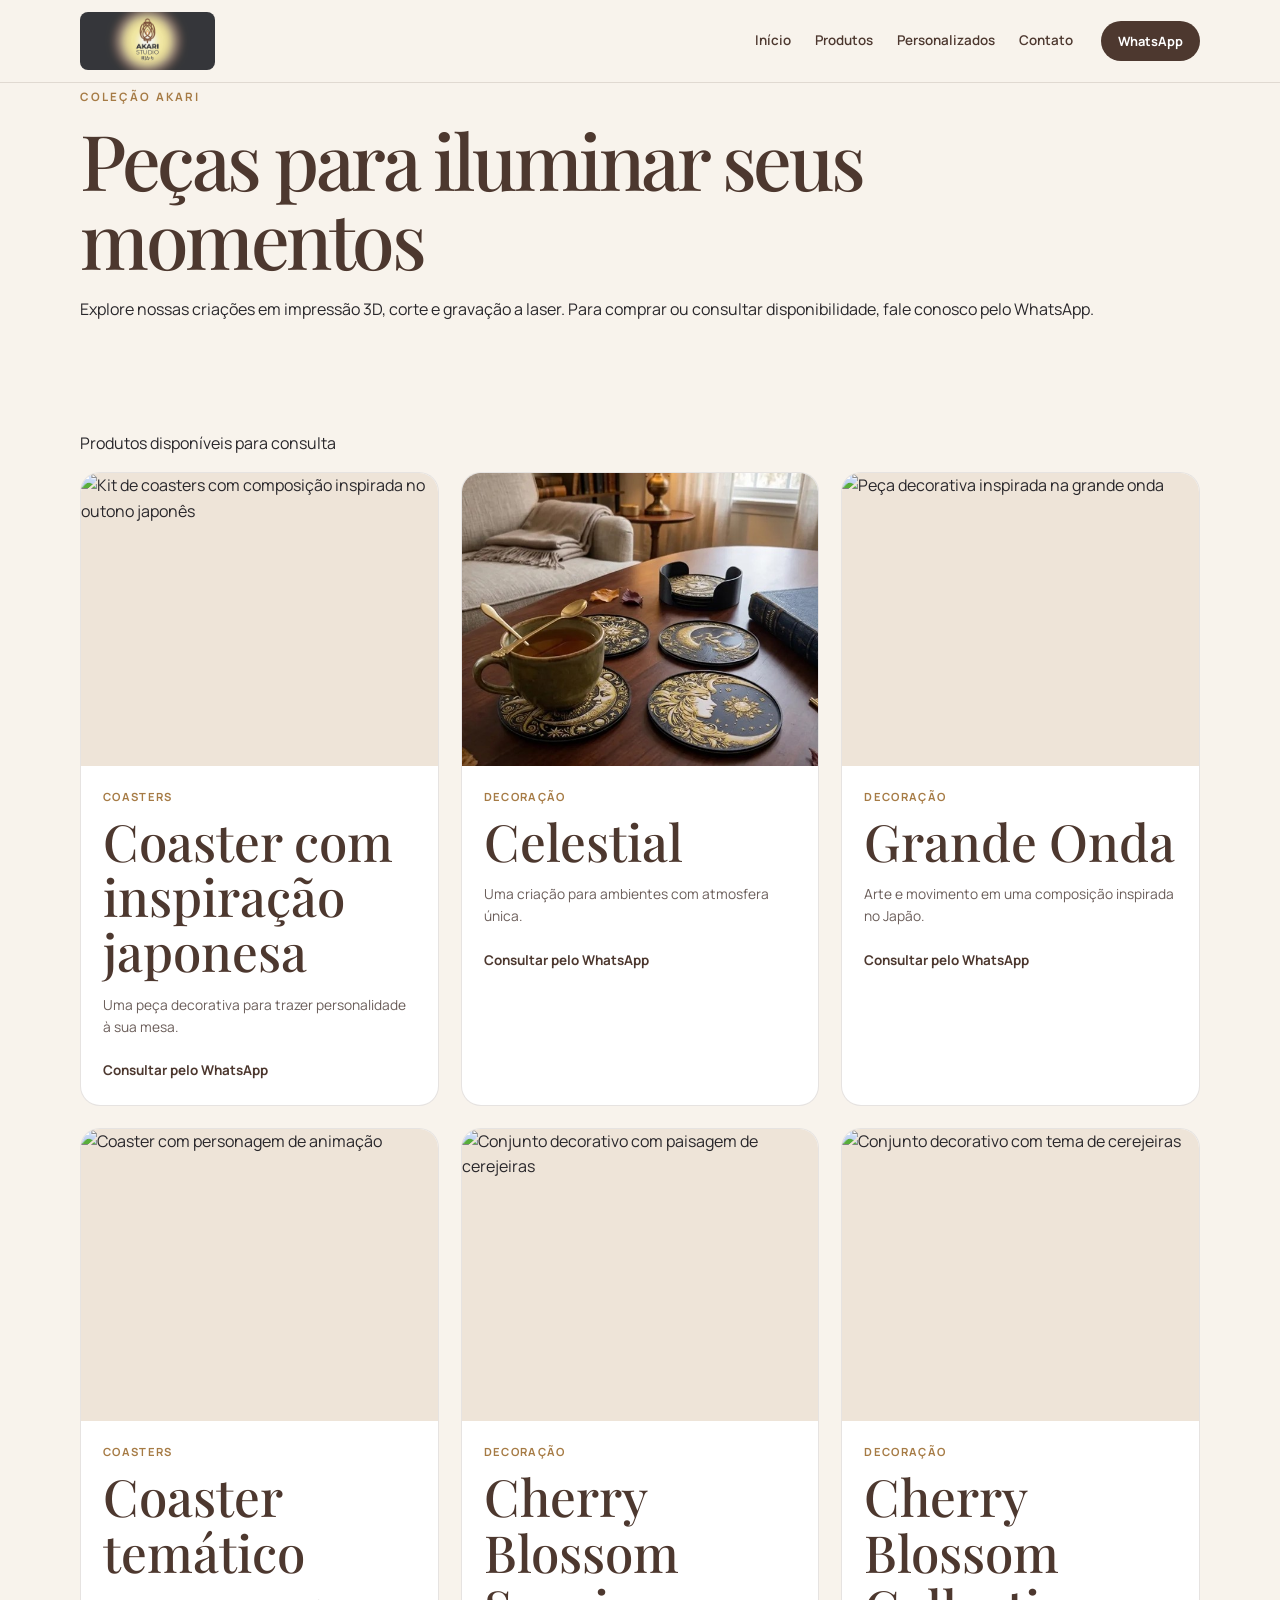
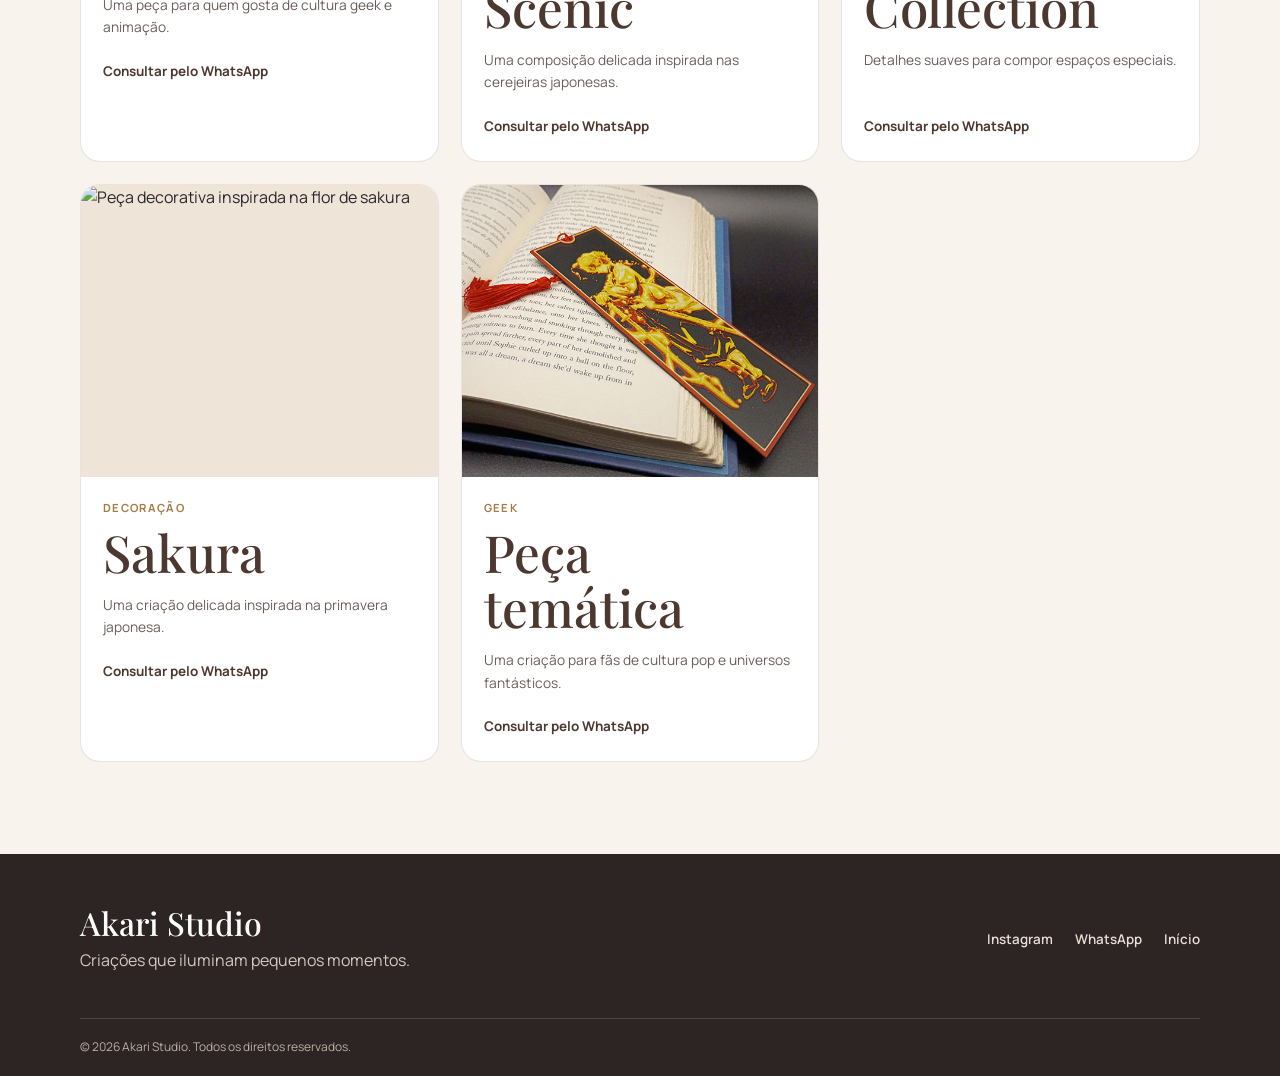
==== public/produtos.html @ 1013e0d3 "Organiza site na pasta public e configura publicação" ====
<!DOCTYPE html>
<html lang="pt-BR">
<head>
  <meta charset="UTF-8">
  <meta name="viewport" content="width=device-width, initial-scale=1.0">

  <title>Produtos | Akari Studio</title>

  <meta
    name="description"
    content="Confira os produtos da Akari Studio: coasters, decoração, peças geek e criações personalizadas em 3D e laser."
  >

  <link rel="stylesheet" href="css/style.css">
</head>

<body>
  <header class="site-header">
    <div class="container header-content">
      <a
        class="brand"
        href="index.html"
        aria-label="Voltar para a página inicial da Akari Studio"
      >
        <img
          src="assets/logo/Akari_Logo.jpg"
          alt="Akari Studio"
        >
      </a>

      <nav class="main-nav" aria-label="Navegação principal">
        <a href="index.html">Início</a>
        <a href="produtos.html">Produtos</a>
        <a href="index.html#personalizados">Personalizados</a>
        <a href="index.html#contato">Contato</a>
      </nav>

      <a
        class="header-whatsapp"
        href="https://wa.me/551151941220"
        target="_blank"
        rel="noopener noreferrer"
      >
        WhatsApp
      </a>
    </div>
  </header>

  <main>
    <section class="page-intro">
      <div class="container">
        <span class="eyebrow">Coleção Akari</span>

        <h1>Peças para iluminar seus momentos</h1>

        <p>
          Explore nossas criações em impressão 3D, corte e gravação a laser.
          Para comprar ou consultar disponibilidade, fale conosco pelo WhatsApp.
        </p>
      </div>
    </section>

    <section class="section products-page">
      <div class="container">
        <div class="catalog-toolbar">
          <p>
            Produtos disponíveis para consulta
          </p>
        </div>

        <div class="product-grid product-grid-page">
          <article class="product-card">
            <div class="product-image">
              <img
                src="assets/produtos/Autumn_Japanese_Coaster_Mosaic.png"
                alt="Kit de coasters com composição inspirada no outono japonês"
                loading="lazy"
              >
            </div>

            <div class="product-info">
              <span class="product-category">Coasters</span>
              <h2>Coaster com inspiração japonesa</h2>
              <p>
                Uma peça decorativa para trazer personalidade à sua mesa.
              </p>

              <a
                class="product-link"
                href="https://wa.me/551151941220?text=Olá!%20Gostaria%20de%20consultar%20o%20coaster%20com%20inspiração%20japonesa%20da%20Akari%20Studio."
                target="_blank"
                rel="noopener noreferrer"
              >
                Consultar pelo WhatsApp
              </a>
            </div>
          </article>

          <article class="product-card">
            <div class="product-image">
              <img
                src="assets/produtos/celestial1.jpg"
                alt="Peça decorativa da coleção Celestial"
                loading="lazy"
              >
            </div>

            <div class="product-info">
              <span class="product-category">Decoração</span>
              <h2>Celestial</h2>
              <p>
                Uma criação para ambientes com atmosfera única.
              </p>

              <a
                class="product-link"
                href="https://wa.me/551151941220?text=Olá!%20Gostaria%20de%20consultar%20a%20peça%20Celestial%20da%20Akari%20Studio."
                target="_blank"
                rel="noopener noreferrer"
              >
                Consultar pelo WhatsApp
              </a>
            </div>
          </article>

          <article class="product-card">
            <div class="product-image">
              <img
                src="assets/produtos/grande_onda_mosaico1.png"
                alt="Peça decorativa inspirada na grande onda"
                loading="lazy"
              >
            </div>

            <div class="product-info">
              <span class="product-category">Decoração</span>
              <h2>Grande Onda</h2>
              <p>
                Arte e movimento em uma composição inspirada no Japão.
              </p>

              <a
                class="product-link"
                href="https://wa.me/551151941220?text=Olá!%20Gostaria%20de%20consultar%20a%20peça%20Grande%20Onda%20da%20Akari%20Studio."
                target="_blank"
                rel="noopener noreferrer"
              >
                Consultar pelo WhatsApp
              </a>
            </div>
          </article>

          <article class="product-card">
            <div class="product-image">
              <img
                src="assets/produtos/Totoro_coaster_2.png"
                alt="Coaster com personagem de animação"
                loading="lazy"
              >
            </div>

            <div class="product-info">
              <span class="product-category">Coasters</span>
              <h2>Coaster temático</h2>
              <p>
                Uma peça para quem gosta de cultura geek e animação.
              </p>

              <a
                class="product-link"
                href="https://wa.me/551151941220?text=Olá!%20Gostaria%20de%20consultar%20o%20coaster%20temático%20da%20Akari%20Studio."
                target="_blank"
                rel="noopener noreferrer"
              >
                Consultar pelo WhatsApp
              </a>
            </div>
          </article>

          <article class="product-card">
            <div class="product-image">
              <img
                src="assets/produtos/Cherry_Blossom_Scenic_Set6.jpg"
                alt="Conjunto decorativo com paisagem de cerejeiras"
                loading="lazy"
              >
            </div>

            <div class="product-info">
              <span class="product-category">Decoração</span>
              <h2>Cherry Blossom Scenic</h2>
              <p>
                Uma composição delicada inspirada nas cerejeiras japonesas.
              </p>

              <a
                class="product-link"
                href="https://wa.me/551151941220?text=Olá!%20Gostaria%20de%20consultar%20a%20peça%20Cherry%20Blossom%20Scenic%20da%20Akari%20Studio."
                target="_blank"
                rel="noopener noreferrer"
              >
                Consultar pelo WhatsApp
              </a>
            </div>
          </article>

          <article class="product-card">
            <div class="product-image">
              <img
                src="assets/produtos/Cherry_Blossom_Scenic_Set10.jpg"
                alt="Conjunto decorativo com tema de cerejeiras"
                loading="lazy"
              >
            </div>

            <div class="product-info">
              <span class="product-category">Decoração</span>
              <h2>Cherry Blossom Collection</h2>
              <p>
                Detalhes suaves para compor espaços especiais.
              </p>

              <a
                class="product-link"
                href="https://wa.me/551151941220?text=Olá!%20Gostaria%20de%20consultar%20a%20Cherry%20Blossom%20Collection%20da%20Akari%20Studio."
                target="_blank"
                rel="noopener noreferrer"
              >
                Consultar pelo WhatsApp
              </a>
            </div>
          </article>

          <article class="product-card">
            <div class="product-image">
              <img
                src="assets/produtos/Sakura2j.jpg"
                alt="Peça decorativa inspirada na flor de sakura"
                loading="lazy"
              >
            </div>

            <div class="product-info">
              <span class="product-category">Decoração</span>
              <h2>Sakura</h2>
              <p>
                Uma criação delicada inspirada na primavera japonesa.
              </p>

              <a
                class="product-link"
                href="https://wa.me/551151941220?text=Olá!%20Gostaria%20de%20consultar%20a%20peça%20Sakura%20da%20Akari%20Studio."
                target="_blank"
                rel="noopener noreferrer"
              >
                Consultar pelo WhatsApp
              </a>
            </div>
          </article>

          <article class="product-card">
            <div class="product-image">
              <img
                src="assets/produtos/zenitsu1.jpg"
                alt="Produto geek inspirado em anime"
                loading="lazy"
              >
            </div>

            <div class="product-info">
              <span class="product-category">Geek</span>
              <h2>Peça temática</h2>
              <p>
                Uma criação para fãs de cultura pop e universos fantásticos.
              </p>

              <a
                class="product-link"
                href="https://wa.me/551151941220?text=Olá!%20Gostaria%20de%20consultar%20a%20peça%20temática%20da%20Akari%20Studio."
                target="_blank"
                rel="noopener noreferrer"
              >
                Consultar pelo WhatsApp
              </a>
            </div>
          </article>
        </div>
      </div>
    </section>
  </main>

  <footer class="site-footer" id="contato">
    <div class="container footer-content">
      <div>
        <h2>Akari Studio</h2>
        <p>
          Criações que iluminam pequenos momentos.
        </p>
      </div>

      <div class="footer-links">
        <a
          href="https://www.instagram.com/akaristudio.br/"
          target="_blank"
          rel="noopener noreferrer"
        >
          Instagram
        </a>

        <a
          href="https://wa.me/551151941220"
          target="_blank"
          rel="noopener noreferrer"
        >
          WhatsApp
        </a>

        <a href="index.html">
          Início
        </a>
      </div>
    </div>

    <div class="container footer-bottom">
      <p>© 2026 Akari Studio. Todos os direitos reservados.</p>
    </div>
  </footer>
</body>
</html>
---- public/css/style.css ----
@import url('https://fonts.googleapis.com/css2?family=Manrope:wght@400;500;600;700&family=Playfair+Display:wght@500;600&display=swap');

:root {
  --cream: #f8f3ec;
  --cream-dark: #eee4d8;
  --pink: #e8b8c5;
  --lavender: #ddd7eb;
  --green: #d2dfd2;
  --gold: #d5b46c;
  --brown: #4d382f;
  --graphite: #29272b;
  --white: #ffffff;
  --border: rgba(77, 56, 47, 0.14);
  --shadow: 0 16px 40px rgba(77, 56, 47, 0.09);
}

* {
  box-sizing: border-box;
}

html {
  scroll-behavior: smooth;
}

body {
  margin: 0;
  color: var(--graphite);
  background: var(--cream);
  font-family: "Manrope", Arial, sans-serif;
  line-height: 1.6;
}

img {
  display: block;
  max-width: 100%;
}

a {
  color: inherit;
}

.container {
  width: min(1120px, calc(100% - 40px));
  margin: 0 auto;
}

.site-header {
  position: sticky;
  top: 0;
  z-index: 10;
  border-bottom: 1px solid var(--border);
  background: rgba(248, 243, 236, 0.94);
  backdrop-filter: blur(12px);
}

.header-content {
  display: flex;
  min-height: 82px;
  align-items: center;
  justify-content: space-between;
  gap: 28px;
}

.brand {
  display: inline-flex;
  width: 135px;
  overflow: hidden;
  border-radius: 8px;
  text-decoration: none;
}

.brand img {
  width: 100%;
  height: 58px;
  object-fit: cover;
}

.main-nav {
  display: flex;
  align-items: center;
  gap: 24px;
  margin-left: auto;
}

.main-nav a,
.footer-links a {
  color: var(--brown);
  font-size: 0.84rem;
  font-weight: 600;
  text-decoration: none;
}

.main-nav a:hover,
.footer-links a:hover,
.text-link:hover,
.product-link:hover {
  color: #9b6c3a;
}

.header-whatsapp {
  padding: 10px 17px;
  border-radius: 999px;
  background: var(--brown);
  color: var(--white);
  font-size: 0.8rem;
  font-weight: 700;
  text-decoration: none;
}

.hero {
  padding: 70px 0;
  background:
    radial-gradient(circle at 82% 35%, rgba(213, 180, 108, 0.28), transparent 27%),
    var(--cream);
}

.hero-content {
  display: grid;
  grid-template-columns: 0.9fr 1.1fr;
  align-items: center;
  gap: 58px;
}

.hero-text {
  max-width: 500px;
}

.eyebrow {
  display: inline-block;
  margin-bottom: 14px;
  color: #a67b45;
  font-size: 0.72rem;
  font-weight: 700;
  letter-spacing: 0.18em;
  text-transform: uppercase;
}

h1,
h2,
h3,
p {
  margin-top: 0;
}

h1,
h2 {
  color: var(--brown);
  font-family: "Playfair Display", Georgia, serif;
  font-weight: 500;
}

h1 {
  margin-bottom: 20px;
  font-size: clamp(2.8rem, 6vw, 5.6rem);
  line-height: 1.02;
  letter-spacing: -0.045em;
}

h2 {
  margin-bottom: 14px;
  font-size: clamp(2rem, 4vw, 3.3rem);
  line-height: 1.08;
}

h3 {
  color: var(--brown);
  font-size: 1.05rem;
}

.hero-text > p {
  max-width: 460px;
  margin-bottom: 30px;
  color: #6a5d59;
  font-size: 1.04rem;
}

.hero-actions {
  display: flex;
  flex-wrap: wrap;
  gap: 12px;
}

.button {
  display: inline-flex;
  min-height: 48px;
  align-items: center;
  justify-content: center;
  padding: 12px 22px;
  border: 1px solid transparent;
  border-radius: 999px;
  font-size: 0.84rem;
  font-weight: 700;
  text-decoration: none;
  transition: 0.2s ease;
}

.button:hover {
  transform: translateY(-2px);
}

.button-primary {
  background: var(--brown);
  box-shadow: var(--shadow);
  color: var(--white);
}

.button-primary:hover {
  background: #392820;
}

.button-secondary {
  border-color: var(--border);
  color: var(--brown);
}

.button-secondary:hover {
  background: var(--white);
}

.hero-image {
  min-height: 430px;
  overflow: hidden;
  border-radius: 28px;
  background: var(--cream-dark);
  box-shadow: var(--shadow);
}

.hero-image img {
  width: 100%;
  height: 430px;
  object-fit: cover;
}

.section {
  padding: 92px 0;
}

.section-soft {
  background: #f1e9e0;
}

.section-heading {
  max-width: 560px;
  margin-bottom: 38px;
}

.section-heading p {
  color: #6a5d59;
}

.section-heading-row {
  display: flex;
  align-items: end;
  justify-content: space-between;
  gap: 20px;
  max-width: none;
}

.text-link,
.product-link {
  color: var(--brown);
  font-size: 0.84rem;
  font-weight: 700;
  text-decoration: none;
}

.category-grid {
  display: grid;
  grid-template-columns: repeat(4, 1fr);
  gap: 16px;
}

.category-card {
  min-height: 215px;
  padding: 25px;
  border-radius: 20px;
  text-decoration: none;
  transition: transform 0.2s ease;
}

.category-card:hover {
  transform: translateY(-5px);
}

.category-card-pink {
  background: var(--pink);
}

.category-card-lavender {
  background: var(--lavender);
}

.category-card-green {
  background: var(--green);
}

.category-card-gold {
  background: #ead9b0;
}

.category-symbol {
  display: block;
  margin-bottom: 28px;
  color: var(--brown);
  font-family: Georgia, serif;
  font-size: 2rem;
}

.category-card h3 {
  margin-bottom: 8px;
}

.category-card p {
  margin-bottom: 0;
  color: #665652;
  font-size: 0.84rem;
}

.product-grid {
  display: grid;
  grid-template-columns: repeat(3, 1fr);
  gap: 22px;
}

.product-card {
  overflow: hidden;
  border: 1px solid var(--border);
  border-radius: 20px;
  background: var(--white);
}

.product-image {
  aspect-ratio: 1 / 0.82;
  overflow: hidden;
  background: var(--cream-dark);
}

.product-image img {
  width: 100%;
  height: 100%;
  object-fit: cover;
  transition: transform 0.35s ease;
}

.product-card:hover .product-image img {
  transform: scale(1.04);
}

.product-info {
  padding: 22px;
}

.product-category {
  display: block;
  margin-bottom: 8px;
  color: #a67b45;
  font-size: 0.7rem;
  font-weight: 700;
  letter-spacing: 0.12em;
  text-transform: uppercase;
}

.product-info h3 {
  margin-bottom: 8px;
}

.product-info p {
  min-height: 50px;
  color: #6a5d59;
  font-size: 0.86rem;
}

.custom-section {
  padding: 80px 0;
  background: var(--brown);
  color: var(--white);
}

.custom-content {
  display: flex;
  align-items: center;
  justify-content: space-between;
  gap: 32px;
}

.custom-section h2 {
  color: var(--white);
}

.custom-section p {
  max-width: 580px;
  margin-bottom: 0;
  color: #eaded5;
}

.custom-section .eyebrow {
  color: #e2bd78;
}

.button-light {
  flex-shrink: 0;
  background: var(--white);
  color: var(--brown);
}

.button-light:hover {
  background: var(--cream);
}

.site-footer {
  padding: 52px 0 20px;
  background: #2c2523;
  color: var(--white);
}

.footer-content {
  display: flex;
  justify-content: space-between;
  gap: 30px;
}

.footer-content h2 {
  margin-bottom: 8px;
  color: var(--white);
  font-size: 2rem;
}

.footer-content p {
  margin-bottom: 0;
  color: #d6c8c2;
}

.footer-links {
  display: flex;
  align-items: center;
  gap: 22px;
}

.footer-links a {
  color: #eaded5;
}

.footer-bottom {
  margin-top: 44px;
  padding-top: 18px;
  border-top: 1px solid rgba(255, 255, 255, 0.15);
}

.footer-bottom p {
  margin-bottom: 0;
  color: #bcaea8;
  font-size: 0.75rem;
}

@media (max-width: 800px) {
  .main-nav {
    display: none;
  }

  .hero {
    padding: 45px 0 60px;
  }

  .hero-content {
    grid-template-columns: 1fr;
    gap: 34px;
  }

  .hero-text {
    max-width: none;
  }

  h1 {
    font-size: 3.5rem;
  }

  .hero-image,
  .hero-image img {
    min-height: 300px;
    height: 300px;
  }

  .category-grid {
    grid-template-columns: repeat(2, 1fr);
  }

  .product-grid {
    grid-template-columns: 1fr;
  }

  .custom-content,
  .footer-content {
    align-items: flex-start;
    flex-direction: column;
  }

  .footer-links {
    flex-direction: column;
    align-items: flex-start;
  }
}

@media (max-width: 480px) {
  .container {
    width: min(100% - 28px, 1120px);
  }

  .header-content {
    min-height: 70px;
  }

  .brand {
    width: 115px;
  }

  .brand img {
    height: 50px;
  }

  .header-whatsapp {
    padding: 9px 12px;
    font-size: 0.72rem;
  }

  h1 {
    font-size: 3rem;
  }

  .hero-actions,
  .hero-actions .button {
    width: 100%;
  }

  .section {
    padding: 65px 0;
  }

  .section-heading-row {
    display: block;
  }

  .section-heading-row .text-link {
    display: inline-block;
    margin-top: 5px;
  }

  .category-grid {
    grid-template-columns: 1fr;
  }

  .custom-section {
    padding: 60px 0;
  }

  .custom-section .button {
    width: 100%;
  }
}
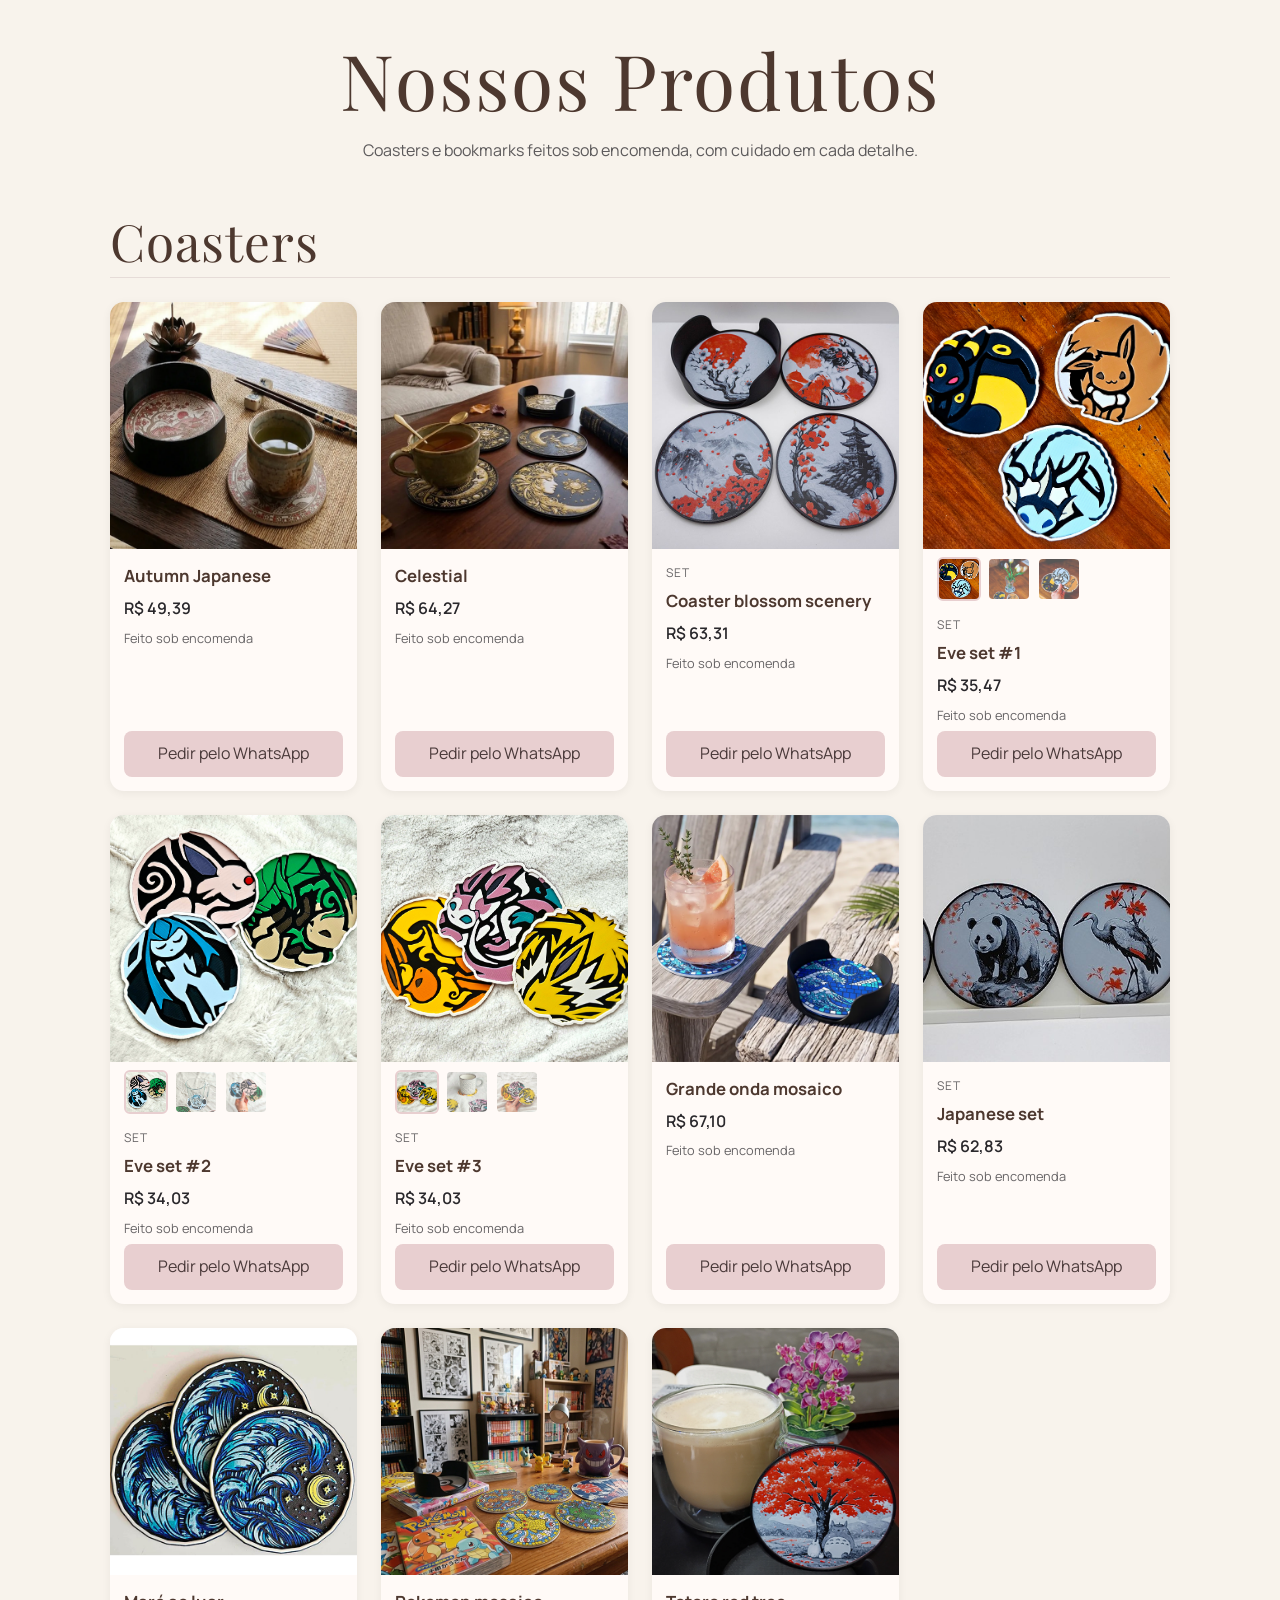
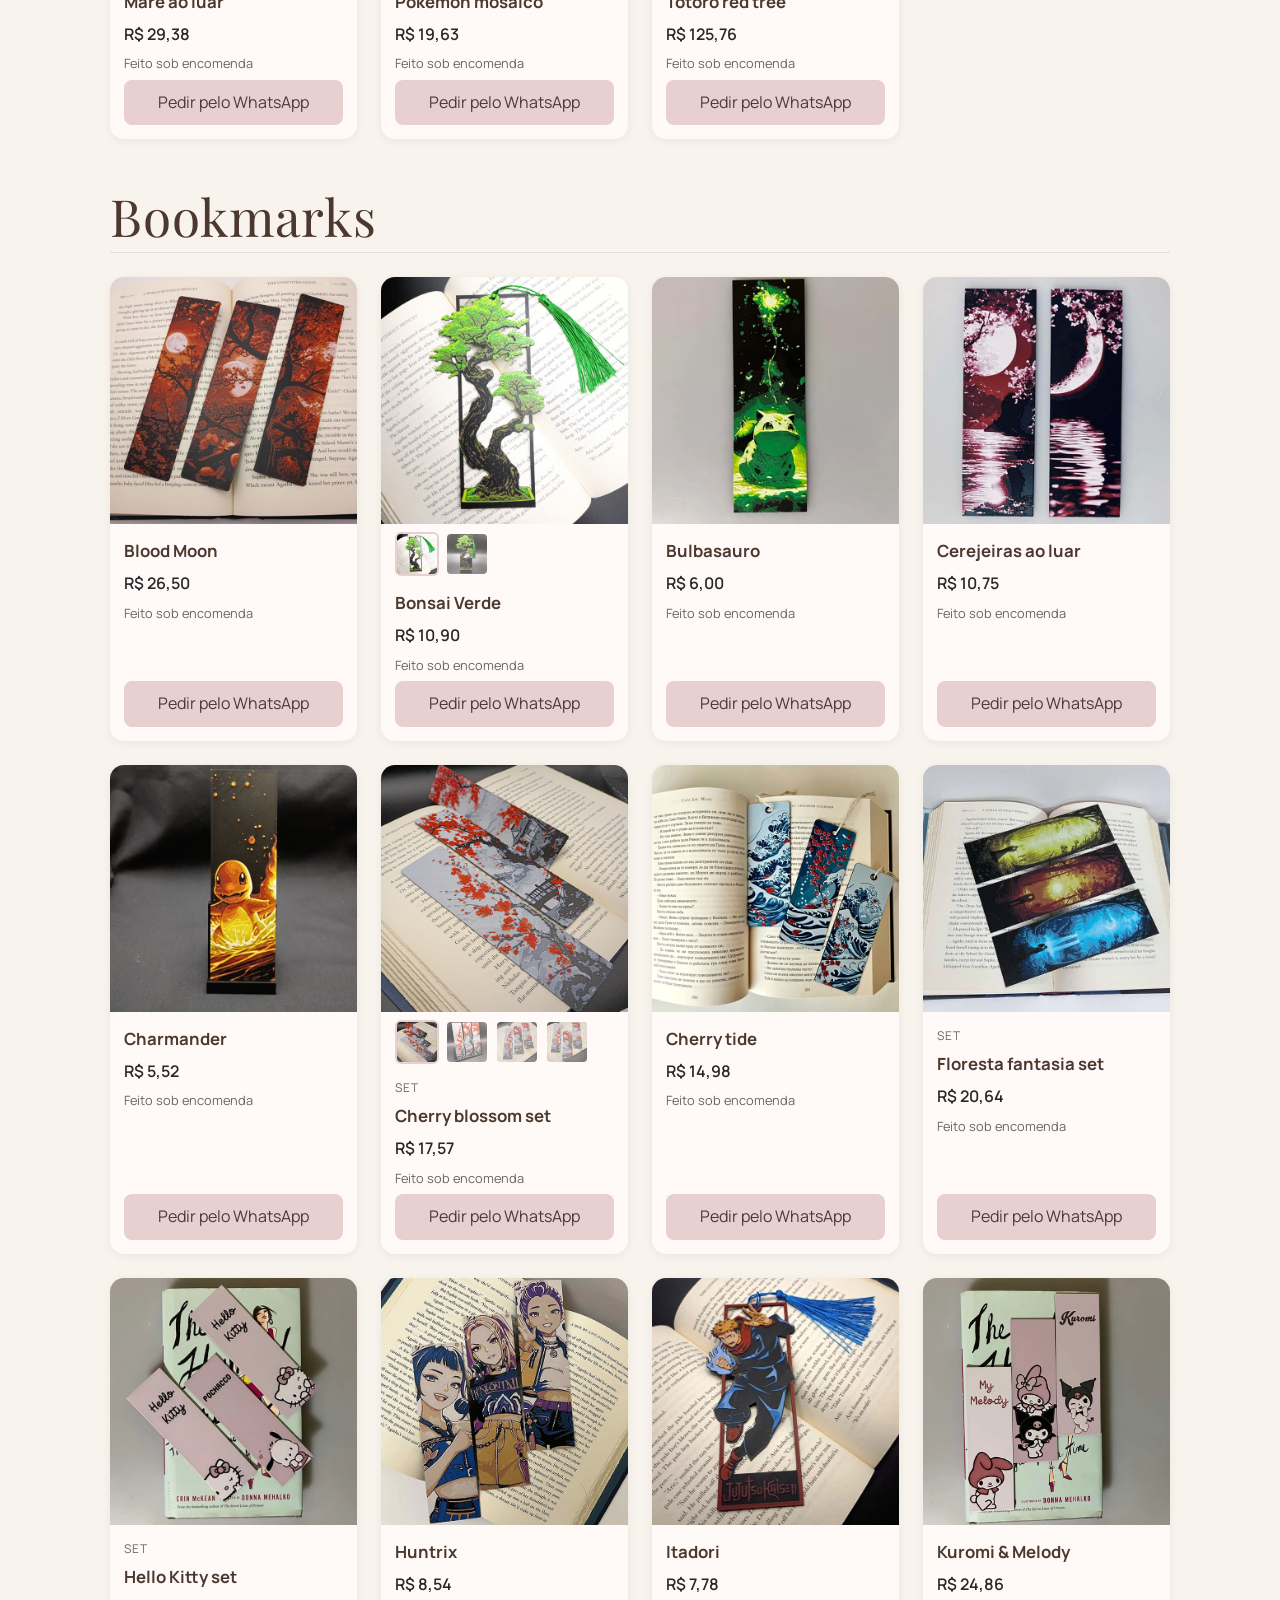
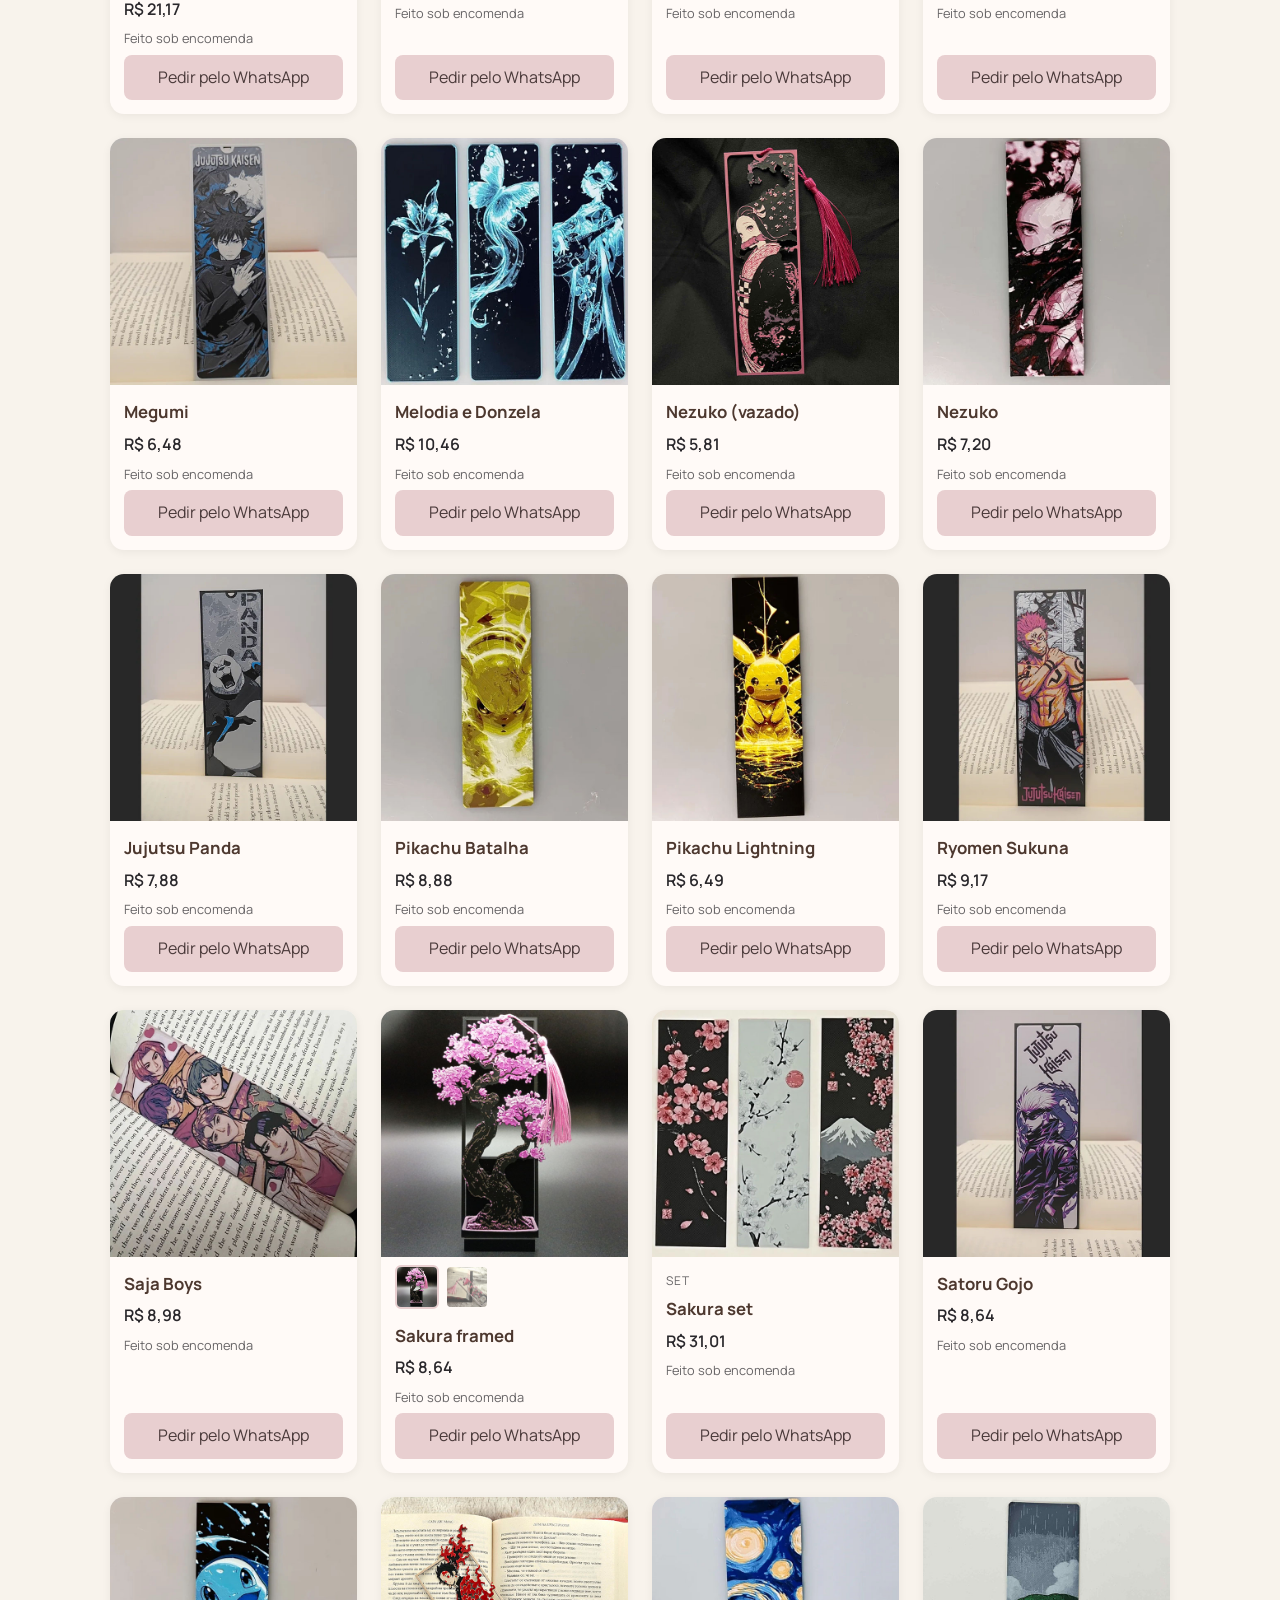
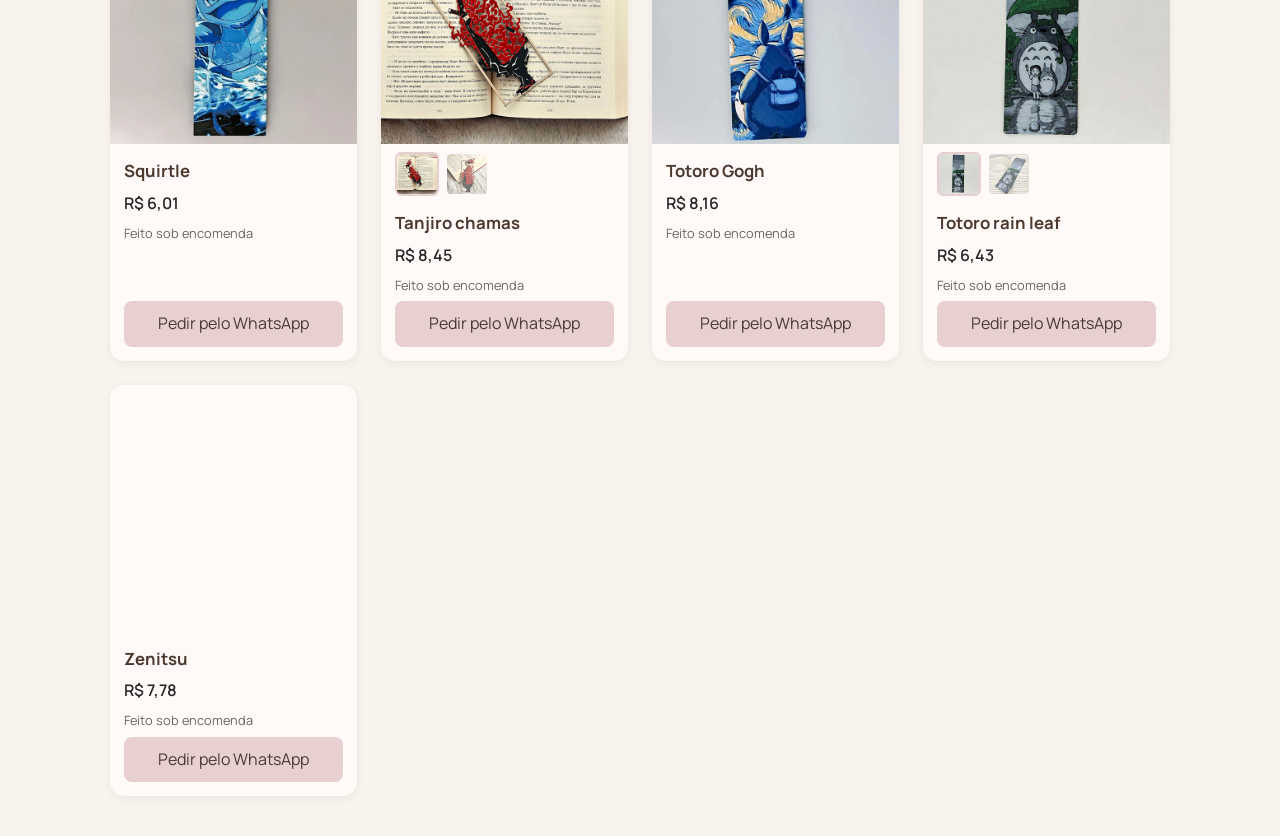
==== commit 42d6e636: "Galerias de fotos" ====
--- a/public/produtos.html
+++ b/public/produtos.html
@@ -3,327 +3,126 @@
 <head>
   <meta charset="UTF-8">
   <meta name="viewport" content="width=device-width, initial-scale=1.0">
+  <title>Produtos | Akari Studio</title>
+  <link rel="stylesheet" href="css/style.css">
+  <style>
+    .catalogo { max-width: 1100px; margin: 0 auto; padding: 40px 20px; }
+    .catalogo h1 { text-align: center; font-weight: 300; letter-spacing: 2px; }
+    .catalogo .intro { text-align: center; opacity: .75; margin-bottom: 30px; }
+    .catalogo h2 { margin-top: 50px; font-weight: 300; letter-spacing: 1px; border-bottom: 1px solid #e6dcd8; padding-bottom: 8px; }
+    .grade { display: grid; grid-template-columns: repeat(auto-fill, minmax(230px, 1fr)); gap: 24px; margin-top: 24px; }
+    .card { background: #fffaf7; border-radius: 14px; overflow: hidden; box-shadow: 0 2px 10px rgba(0,0,0,.06); display: flex; flex-direction: column; }
+    .card img.capa { width: 100%; aspect-ratio: 1 / 1; object-fit: cover; display: block; }
+    .miniaturas { display: flex; gap: 6px; padding: 8px 14px 0; }
+    .miniaturas img { width: 44px; height: 44px; object-fit: cover; border-radius: 6px; cursor: pointer; opacity: .65; border: 2px solid transparent; }
+    .miniaturas img.ativa, .miniaturas img:hover { opacity: 1; border-color: #e8cfd0; }
+    .card .info { padding: 14px; display: flex; flex-direction: column; gap: 6px; flex: 1; }
+    .card .nome { font-size: 1.05rem; margin: 0; }
+    .card .etiqueta { font-size: .75rem; opacity: .7; text-transform: uppercase; letter-spacing: 1px; }
+    .card .preco { font-weight: 600; }
+    .card .encomenda { font-size: .8rem; opacity: .7; }
+    .card a.pedir { margin-top: auto; text-align: center; padding: 10px; border-radius: 8px; background: #e8cfd0; color: #4a3a3a; text-decoration: none; }
+    .card a.pedir:hover { background: #dfbcbd; }
+  </style>
+</head>
+<body>
+  <main class="catalogo">
+    <h1>Nossos Produtos</h1>
+    <p class="intro">Coasters e bookmarks feitos sob encomenda, com cuidado em cada detalhe.</p>
 
-  <title>Produtos | Akari Studio</title>
+    <h2>Coasters</h2>
+    <div class="grade" id="grade-coasters"></div>
 
-  <meta
-    name="description"
-    content="Confira os produtos da Akari Studio: coasters, decoração, peças geek e criações personalizadas em 3D e laser."
-  >
-
-  <link rel="stylesheet" href="css/style.css">
-</head>
-
-<body>
-  <header class="site-header">
-    <div class="container header-content">
-      <a
-        class="brand"
-        href="index.html"
-        aria-label="Voltar para a página inicial da Akari Studio"
-      >
-        <img
-          src="assets/logo/Akari_Logo.jpg"
-          alt="Akari Studio"
-        >
-      </a>
-
-      <nav class="main-nav" aria-label="Navegação principal">
-        <a href="index.html">Início</a>
-        <a href="produtos.html">Produtos</a>
-        <a href="index.html#personalizados">Personalizados</a>
-        <a href="index.html#contato">Contato</a>
-      </nav>
-
-      <a
-        class="header-whatsapp"
-        href="https://wa.me/551151941220"
-        target="_blank"
-        rel="noopener noreferrer"
-      >
-        WhatsApp
-      </a>
-    </div>
-  </header>
-
-  <main>
-    <section class="page-intro">
-      <div class="container">
-        <span class="eyebrow">Coleção Akari</span>
-
-        <h1>Peças para iluminar seus momentos</h1>
-
-        <p>
-          Explore nossas criações em impressão 3D, corte e gravação a laser.
-          Para comprar ou consultar disponibilidade, fale conosco pelo WhatsApp.
-        </p>
-      </div>
-    </section>
-
-    <section class="section products-page">
-      <div class="container">
-        <div class="catalog-toolbar">
-          <p>
-            Produtos disponíveis para consulta
-          </p>
-        </div>
-
-        <div class="product-grid product-grid-page">
-          <article class="product-card">
-            <div class="product-image">
-              <img
-                src="assets/produtos/Autumn_Japanese_Coaster_Mosaic.png"
-                alt="Kit de coasters com composição inspirada no outono japonês"
-                loading="lazy"
-              >
-            </div>
-
-            <div class="product-info">
-              <span class="product-category">Coasters</span>
-              <h2>Coaster com inspiração japonesa</h2>
-              <p>
-                Uma peça decorativa para trazer personalidade à sua mesa.
-              </p>
-
-              <a
-                class="product-link"
-                href="https://wa.me/551151941220?text=Olá!%20Gostaria%20de%20consultar%20o%20coaster%20com%20inspiração%20japonesa%20da%20Akari%20Studio."
-                target="_blank"
-                rel="noopener noreferrer"
-              >
-                Consultar pelo WhatsApp
-              </a>
-            </div>
-          </article>
-
-          <article class="product-card">
-            <div class="product-image">
-              <img
-                src="assets/produtos/celestial1.jpg"
-                alt="Peça decorativa da coleção Celestial"
-                loading="lazy"
-              >
-            </div>
-
-            <div class="product-info">
-              <span class="product-category">Decoração</span>
-              <h2>Celestial</h2>
-              <p>
-                Uma criação para ambientes com atmosfera única.
-              </p>
-
-              <a
-                class="product-link"
-                href="https://wa.me/551151941220?text=Olá!%20Gostaria%20de%20consultar%20a%20peça%20Celestial%20da%20Akari%20Studio."
-                target="_blank"
-                rel="noopener noreferrer"
-              >
-                Consultar pelo WhatsApp
-              </a>
-            </div>
-          </article>
-
-          <article class="product-card">
-            <div class="product-image">
-              <img
-                src="assets/produtos/grande_onda_mosaico1.png"
-                alt="Peça decorativa inspirada na grande onda"
-                loading="lazy"
-              >
-            </div>
-
-            <div class="product-info">
-              <span class="product-category">Decoração</span>
-              <h2>Grande Onda</h2>
-              <p>
-                Arte e movimento em uma composição inspirada no Japão.
-              </p>
-
-              <a
-                class="product-link"
-                href="https://wa.me/551151941220?text=Olá!%20Gostaria%20de%20consultar%20a%20peça%20Grande%20Onda%20da%20Akari%20Studio."
-                target="_blank"
-                rel="noopener noreferrer"
-              >
-                Consultar pelo WhatsApp
-              </a>
-            </div>
-          </article>
-
-          <article class="product-card">
-            <div class="product-image">
-              <img
-                src="assets/produtos/Totoro_coaster_2.png"
-                alt="Coaster com personagem de animação"
-                loading="lazy"
-              >
-            </div>
-
-            <div class="product-info">
-              <span class="product-category">Coasters</span>
-              <h2>Coaster temático</h2>
-              <p>
-                Uma peça para quem gosta de cultura geek e animação.
-              </p>
-
-              <a
-                class="product-link"
-                href="https://wa.me/551151941220?text=Olá!%20Gostaria%20de%20consultar%20o%20coaster%20temático%20da%20Akari%20Studio."
-                target="_blank"
-                rel="noopener noreferrer"
-              >
-                Consultar pelo WhatsApp
-              </a>
-            </div>
-          </article>
-
-          <article class="product-card">
-            <div class="product-image">
-              <img
-                src="assets/produtos/Cherry_Blossom_Scenic_Set6.jpg"
-                alt="Conjunto decorativo com paisagem de cerejeiras"
-                loading="lazy"
-              >
-            </div>
-
-            <div class="product-info">
-              <span class="product-category">Decoração</span>
-              <h2>Cherry Blossom Scenic</h2>
-              <p>
-                Uma composição delicada inspirada nas cerejeiras japonesas.
-              </p>
-
-              <a
-                class="product-link"
-                href="https://wa.me/551151941220?text=Olá!%20Gostaria%20de%20consultar%20a%20peça%20Cherry%20Blossom%20Scenic%20da%20Akari%20Studio."
-                target="_blank"
-                rel="noopener noreferrer"
-              >
-                Consultar pelo WhatsApp
-              </a>
-            </div>
-          </article>
-
-          <article class="product-card">
-            <div class="product-image">
-              <img
-                src="assets/produtos/Cherry_Blossom_Scenic_Set10.jpg"
-                alt="Conjunto decorativo com tema de cerejeiras"
-                loading="lazy"
-              >
-            </div>
-
-            <div class="product-info">
-              <span class="product-category">Decoração</span>
-              <h2>Cherry Blossom Collection</h2>
-              <p>
-                Detalhes suaves para compor espaços especiais.
-              </p>
-
-              <a
-                class="product-link"
-                href="https://wa.me/551151941220?text=Olá!%20Gostaria%20de%20consultar%20a%20Cherry%20Blossom%20Collection%20da%20Akari%20Studio."
-                target="_blank"
-                rel="noopener noreferrer"
-              >
-                Consultar pelo WhatsApp
-              </a>
-            </div>
-          </article>
-
-          <article class="product-card">
-            <div class="product-image">
-              <img
-                src="assets/produtos/Sakura2j.jpg"
-                alt="Peça decorativa inspirada na flor de sakura"
-                loading="lazy"
-              >
-            </div>
-
-            <div class="product-info">
-              <span class="product-category">Decoração</span>
-              <h2>Sakura</h2>
-              <p>
-                Uma criação delicada inspirada na primavera japonesa.
-              </p>
-
-              <a
-                class="product-link"
-                href="https://wa.me/551151941220?text=Olá!%20Gostaria%20de%20consultar%20a%20peça%20Sakura%20da%20Akari%20Studio."
-                target="_blank"
-                rel="noopener noreferrer"
-              >
-                Consultar pelo WhatsApp
-              </a>
-            </div>
-          </article>
-
-          <article class="product-card">
-            <div class="product-image">
-              <img
-                src="assets/produtos/zenitsu1.jpg"
-                alt="Produto geek inspirado em anime"
-                loading="lazy"
-              >
-            </div>
-
-            <div class="product-info">
-              <span class="product-category">Geek</span>
-              <h2>Peça temática</h2>
-              <p>
-                Uma criação para fãs de cultura pop e universos fantásticos.
-              </p>
-
-              <a
-                class="product-link"
-                href="https://wa.me/551151941220?text=Olá!%20Gostaria%20de%20consultar%20a%20peça%20temática%20da%20Akari%20Studio."
-                target="_blank"
-                rel="noopener noreferrer"
-              >
-                Consultar pelo WhatsApp
-              </a>
-            </div>
-          </article>
-        </div>
-      </div>
-    </section>
+    <h2>Bookmarks</h2>
+    <div class="grade" id="grade-bookmarks"></div>
   </main>
 
-  <footer class="site-footer" id="contato">
-    <div class="container footer-content">
-      <div>
-        <h2>Akari Studio</h2>
-        <p>
-          Criações que iluminam pequenos momentos.
-        </p>
-      </div>
+  <script>
+    const WHATSAPP = "551151941220";
+    const PASTA = "assets/produtos/";
 
-      <div class="footer-links">
-        <a
-          href="https://www.instagram.com/akaristudio.br/"
-          target="_blank"
-          rel="noopener noreferrer"
-        >
-          Instagram
-        </a>
+    const coasters = [
+      { nome: "Autumn Japanese", preco: 49.392, imgs: ["coasters/autumn-japanese-coaster-mosaic.png"] },
+      { nome: "Celestial", preco: 64.272, imgs: ["coasters/celestial1.jpg"] },
+      { nome: "Coaster blossom scenery", preco: 63.312, imgs: ["coasters/coaster-blossom-scenery7.jpg"], etiqueta: "Set" },
+      { nome: "Eve set #1", preco: 35.472, imgs: ["coasters/eve-set1.jpg", "coasters/eve-set2.jpg", "coasters/eve-set3.jpg"], etiqueta: "Set" },
+      { nome: "Eve set #2", preco: 34.032, imgs: ["coasters/eve-set4.jpg", "coasters/eve-set5.jpg", "coasters/eve-set6.jpg"], etiqueta: "Set" },
+      { nome: "Eve set #3", preco: 34.032, imgs: ["coasters/eve-set7.jpg", "coasters/eve-set8.jpg", "coasters/eve-set9.jpg"], etiqueta: "Set" },
+      { nome: "Grande onda mosaico", preco: 67.104, imgs: ["coasters/grande-onda-mosaico.png"] },
+      { nome: "Japanese set", preco: 62.832, imgs: ["coasters/japanese-coasters-set3.jpg"], etiqueta: "Set" },
+      { nome: "Maré ao luar", preco: 29.376, imgs: ["coasters/mare-ao-luar1.jpg"] },
+      { nome: "Pokemon mosaico", preco: 19.632, imgs: ["coasters/pokemon-mosaic1.png"] },
+      { nome: "Totoro red tree", preco: 125.76, imgs: ["coasters/totoro-coaster-2.png"] }
+    ];
 
-        <a
-          href="https://wa.me/551151941220"
-          target="_blank"
-          rel="noopener noreferrer"
-        >
-          WhatsApp
-        </a>
+    const bookmarks = [
+      { nome: "Blood Moon", preco: 26.496, imgs: ["bookmarks/bloodmoon2.png"] },
+      { nome: "Bonsai Verde", preco: 10.9, imgs: ["bookmarks/bonsai2e.jpg", "bookmarks/bonsai2j.jpg"] },
+      { nome: "Bulbasauro", preco: 6, imgs: ["bookmarks/bulbasauro.jpg"] },
+      { nome: "Cerejeiras ao luar", preco: 10.752, imgs: ["bookmarks/cerejeiras-ao-luar.jpg"] },
+      { nome: "Charmander", preco: 5.52, imgs: ["bookmarks/charmander1.jpg"] },
+      { nome: "Cherry blossom set", preco: 17.568, imgs: ["bookmarks/cherry-blossom-scenic-set6.jpg", "bookmarks/cherry-blossom-scenic-set10.jpg", "bookmarks/cherry-blossom-scenic-set1.jpg", "bookmarks/cherry-blossom-scenic-set3.jpg"], etiqueta: "Set" },
+      { nome: "Cherry tide", preco: 14.976, imgs: ["bookmarks/cherrytide1.jpg"] },
+      { nome: "Floresta fantasia set", preco: 20.64, imgs: ["bookmarks/florestafantasia2.jpg"], etiqueta: "Set" },
+      { nome: "Hello Kitty set", preco: 21.168, imgs: ["bookmarks/hellokitty-set1.jpg"], etiqueta: "Set" },
+      { nome: "Huntrix", preco: 8.544, imgs: ["bookmarks/huntrix2.jpg"] },
+      { nome: "Itadori", preco: 7.776, imgs: ["bookmarks/itadori2.jpg"] },
+      { nome: "Kuromi & Melody", preco: 24.864, imgs: ["bookmarks/kuromimelody.jpg"] },
+      { nome: "Megumi", preco: 6.4848, imgs: ["bookmarks/megumi1.jpg"] },
+      { nome: "Melodia e Donzela", preco: 10.464, imgs: ["bookmarks/melodia-e-donzela.jpg"] },
+      { nome: "Nezuko (vazado)", preco: 5.808, imgs: ["bookmarks/nezuko-cutout6.jpg"] },
+      { nome: "Nezuko", preco: 7.2, imgs: ["bookmarks/nezuko1.jpg"] },
+      { nome: "Jujutsu Panda", preco: 7.8816, imgs: ["bookmarks/panda1.jpg"] },
+      { nome: "Pikachu Batalha", preco: 8.88, imgs: ["bookmarks/pikachu-batalha.jpg"] },
+      { nome: "Pikachu Lightning", preco: 6.4944, imgs: ["bookmarks/pikachu.jpg"] },
+      { nome: "Ryomen Sukuna", preco: 9.168, imgs: ["bookmarks/ryomensukuna.jpg"] },
+      { nome: "Saja Boys", preco: 8.976, imgs: ["bookmarks/saja-boys.jpg"] },
+      { nome: "Sakura framed", preco: 8.64, imgs: ["bookmarks/sakura.jpg", "bookmarks/sakura-framed1.jpg"] },
+      { nome: "Sakura set", preco: 31.008, imgs: ["bookmarks/sakuradarkset.jpg"], etiqueta: "Set" },
+      { nome: "Satoru Gojo", preco: 8.64, imgs: ["bookmarks/satorugojo1.jpg"] },
+      { nome: "Squirtle", preco: 6.0096, imgs: ["bookmarks/squirtle.jpg"] },
+      { nome: "Tanjiro chamas", preco: 8.448, imgs: ["bookmarks/tanjiro2.jpg", "bookmarks/tanjiro3.jpg"] },
+      { nome: "Totoro Gogh", preco: 8.16, imgs: ["bookmarks/totoro-gogh1.jpg"] },
+      { nome: "Totoro rain leaf", preco: 6.432, imgs: ["bookmarks/totoro-rain-leaf-bookmark3.jpg", "bookmarks/totoro-rain-leaf-bookmark4.jpg"] },
+      { nome: "Zenitsu", preco: 7.776, imgs: ["bookmarks/zenitsu1.jpg"] }
+    ];
 
-        <a href="index.html">
-          Início
-        </a>
-      </div>
-    </div>
+    function formatarPreco(valor) {
+      return "R$ " + valor.toFixed(2).replace(".", ",");
+    }
 
-    <div class="container footer-bottom">
-      <p>© 2026 Akari Studio. Todos os direitos reservados.</p>
-    </div>
-  </footer>
+    function trocarFoto(miniatura, caminho) {
+      const card = miniatura.closest(".card");
+      card.querySelector(".capa").src = caminho;
+      card.querySelectorAll(".miniaturas img").forEach(function (m) { m.classList.remove("ativa"); });
+      miniatura.classList.add("ativa");
+    }
+
+    function criarCard(p) {
+      const msg = encodeURIComponent("Olá! Tenho interesse no produto: " + p.nome);
+      const etiqueta = p.etiqueta ? '<span class="etiqueta">' + p.etiqueta + '</span>' : "";
+      let miniaturas = "";
+      if (p.imgs.length > 1) {
+        miniaturas = '<div class="miniaturas">' + p.imgs.map(function (img, i) {
+          const caminho = PASTA + img;
+          return '<img src="' + caminho + '" alt="' + p.nome + ' foto ' + (i + 1) + '"' +
+            (i === 0 ? ' class="ativa"' : '') +
+            ' onclick="trocarFoto(this, \'' + caminho + '\')">';
+        }).join("") + '</div>';
+      }
+      return '<article class="card">' +
+        '<img class="capa" src="' + PASTA + p.imgs[0] + '" alt="' + p.nome + '" loading="lazy">' +
+        miniaturas +
+        '<div class="info">' + etiqueta +
+        '<h3 class="nome">' + p.nome + '</h3>' +
+        '<span class="preco">' + formatarPreco(p.preco) + '</span>' +
+        '<span class="encomenda">Feito sob encomenda</span>' +
+        '<a class="pedir" href="https://wa.me/' + WHATSAPP + '?text=' + msg + '" target="_blank" rel="noopener">Pedir pelo WhatsApp</a>' +
+        '</div></article>';
+    }
+
+    document.getElementById("grade-coasters").innerHTML = coasters.map(criarCard).join("");
+    document.getElementById("grade-bookmarks").innerHTML = bookmarks.map(criarCard).join("");
+  </script>
 </body>
 </html>
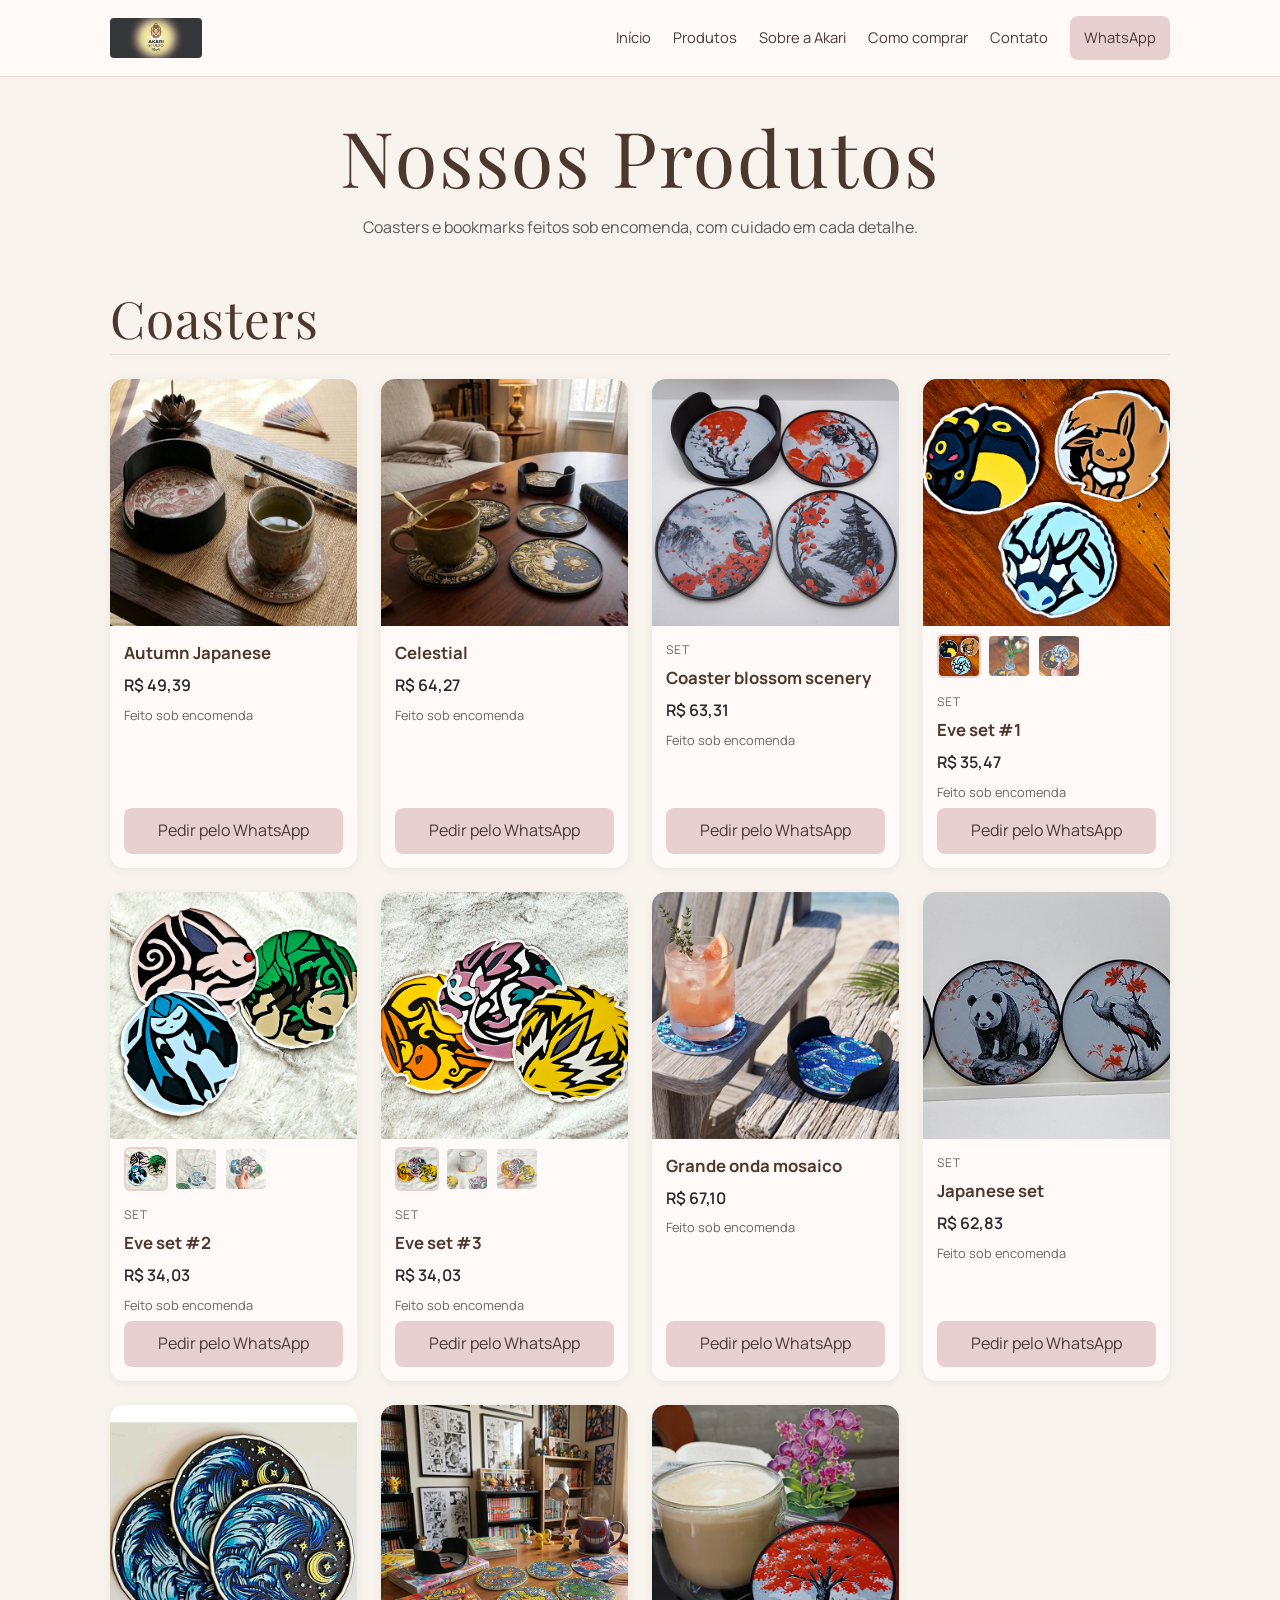
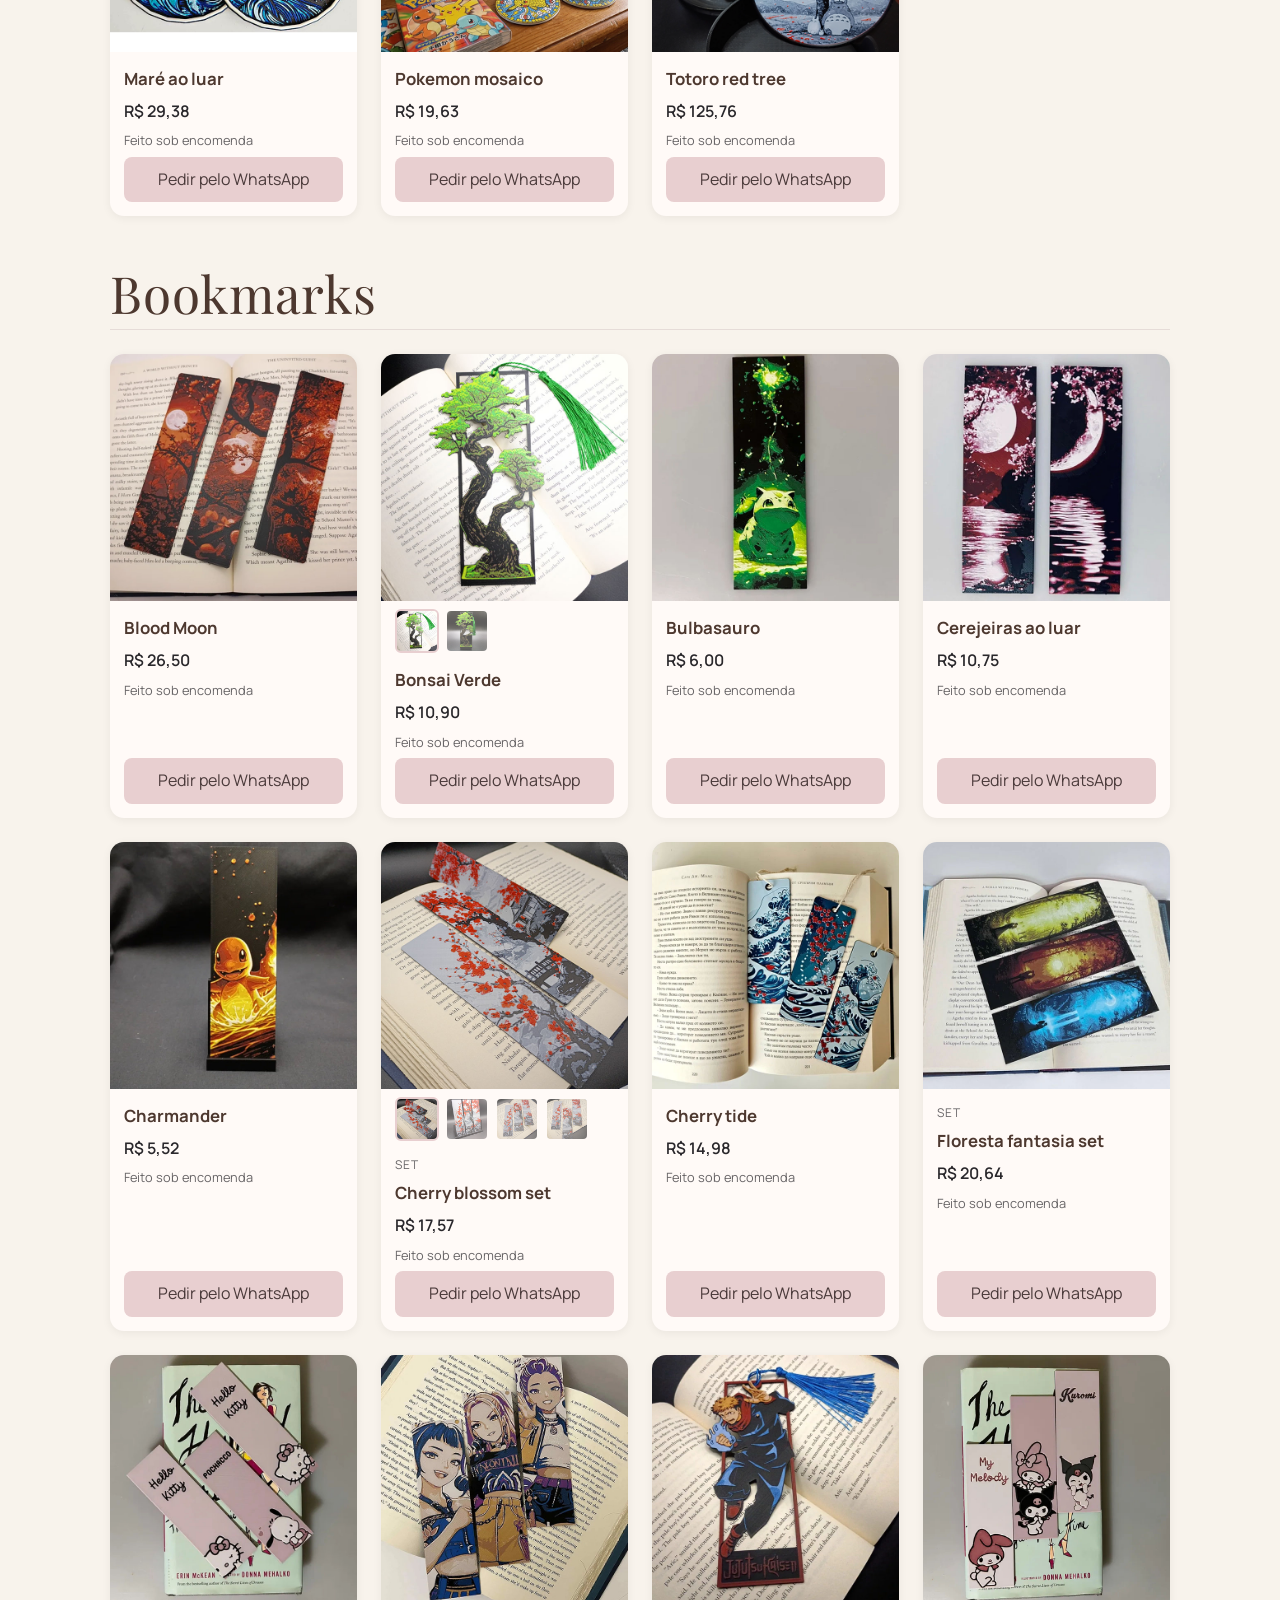
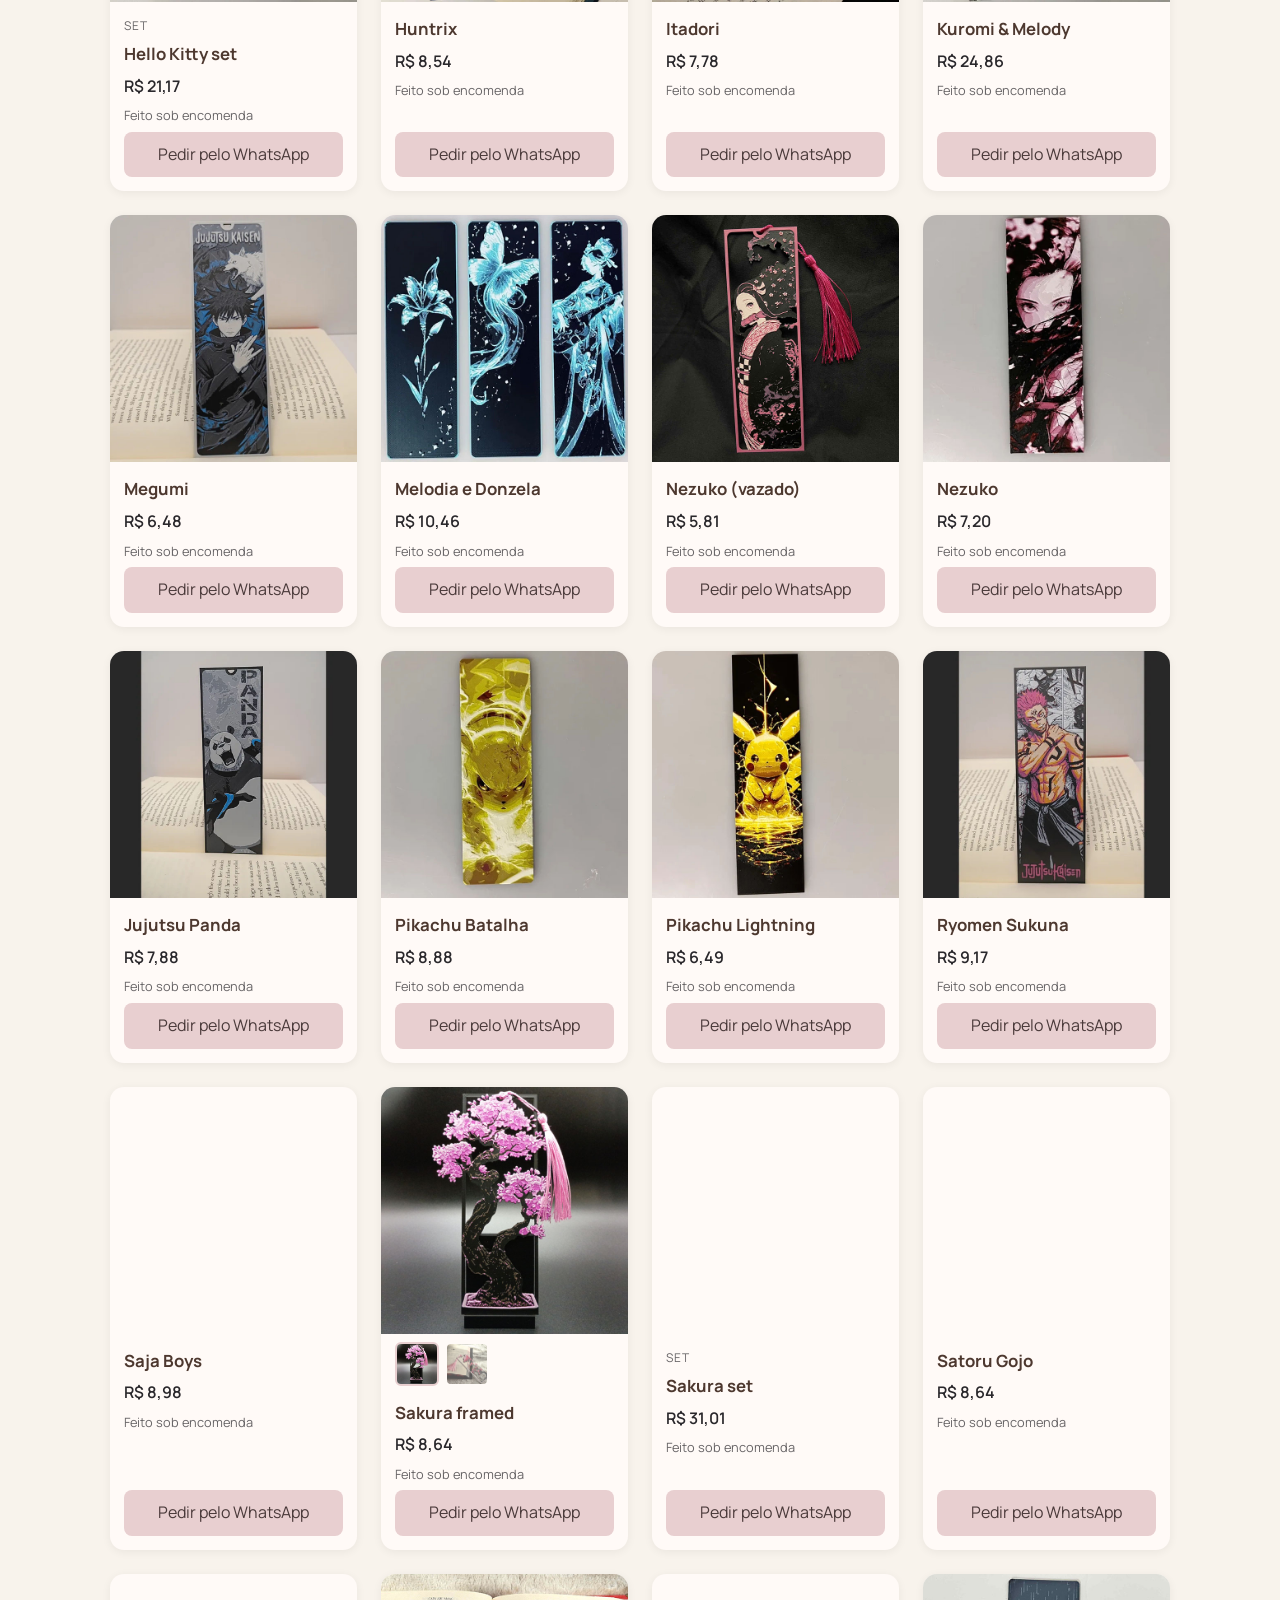
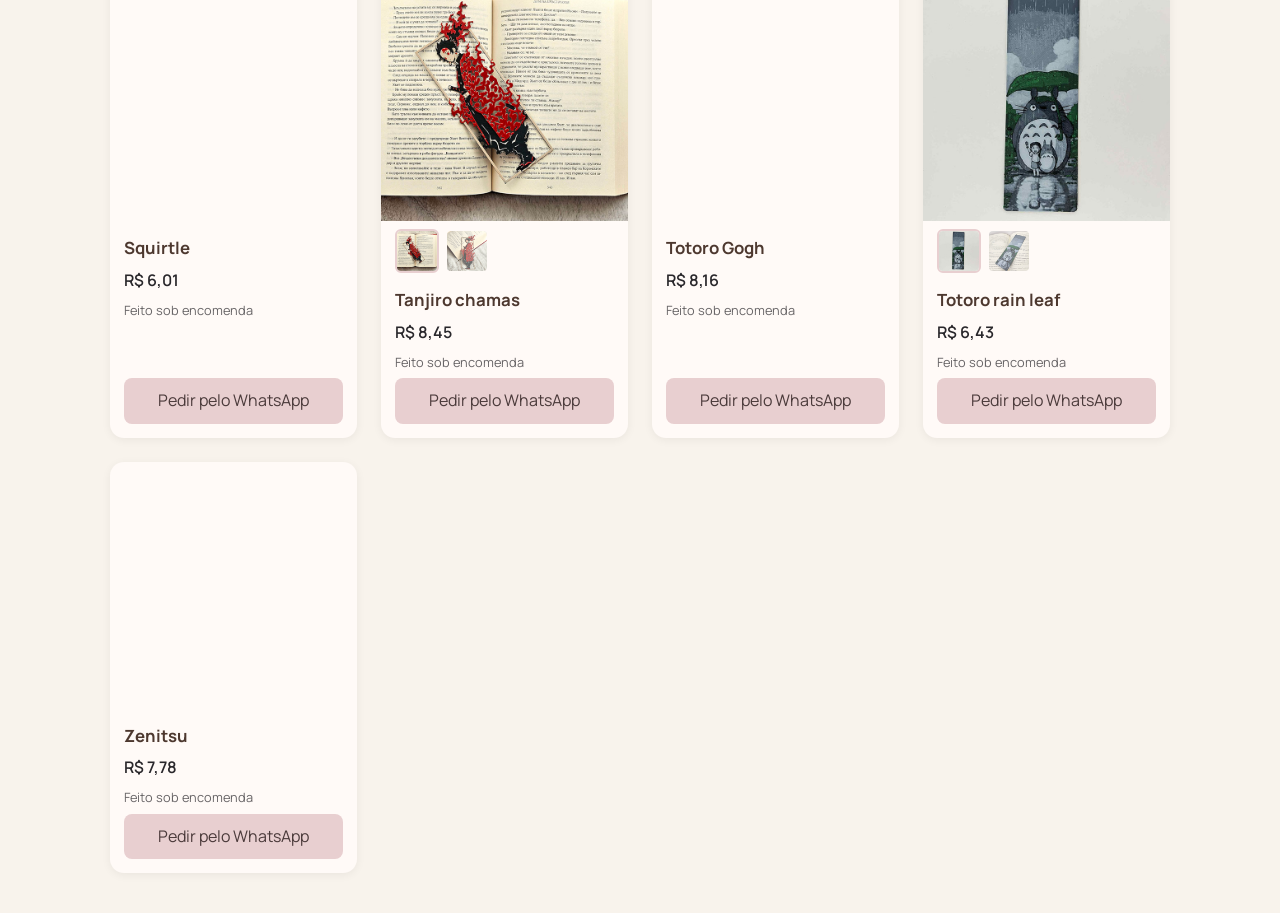
==== commit c4f6d102: "Adiciona menu completo à página de produtos" ====
--- a/public/produtos.html
+++ b/public/produtos.html
@@ -23,9 +23,143 @@
     .card .encomenda { font-size: .8rem; opacity: .7; }
     .card a.pedir { margin-top: auto; text-align: center; padding: 10px; border-radius: 8px; background: #e8cfd0; color: #4a3a3a; text-decoration: none; }
     .card a.pedir:hover { background: #dfbcbd; }
+  /* Menu principal */
+.site-header {
+  background: #fffaf7;
+  border-bottom: 1px solid #eadeda;
+  position: sticky;
+  top: 0;
+  z-index: 1000;
+}
+
+.navbar {
+  max-width: 1100px;
+  min-height: 76px;
+  margin: 0 auto;
+  padding: 12px 20px;
+  display: flex;
+  align-items: center;
+  justify-content: space-between;
+  gap: 24px;
+}
+
+.navbar-logo img {
+  width: 92px;
+  height: auto;
+  display: block;
+  border-radius: 4px;
+}
+
+.nav-menu {
+  display: flex;
+  align-items: center;
+  justify-content: flex-end;
+  gap: 22px;
+}
+
+.nav-menu a {
+  color: #4a3a3a;
+  text-decoration: none;
+  font-size: .92rem;
+  transition: color .2s ease;
+}
+
+.nav-menu a:hover {
+  color: #b78386;
+}
+
+.nav-menu .nav-whatsapp {
+  background: #e8cfd0;
+  padding: 10px 14px;
+  border-radius: 8px;
+}
+
+.nav-menu .nav-whatsapp:hover {
+  background: #dfbcbd;
+  color: #4a3a3a;
+}
+
+.menu-toggle {
+  display: none;
+  border: 0;
+  background: transparent;
+  color: #4a3a3a;
+  font-size: 1.8rem;
+  cursor: pointer;
+  padding: 4px 8px;
+}
+
+@media (max-width: 760px) {
+  .navbar {
+    min-height: 64px;
+  }
+
+  .menu-toggle {
+    display: block;
+  }
+
+  .nav-menu {
+    display: none;
+    position: absolute;
+    top: 64px;
+    left: 0;
+    right: 0;
+    padding: 18px 20px 22px;
+    background: #fffaf7;
+    border-bottom: 1px solid #eadeda;
+    flex-direction: column;
+    align-items: stretch;
+    gap: 4px;
+  }
+
+  .nav-menu.aberto {
+    display: flex;
+  }
+
+  .nav-menu a {
+    padding: 12px 8px;
+  }
+
+  .nav-menu .nav-whatsapp {
+    text-align: center;
+    margin-top: 6px;
+  }
+}
   </style>
 </head>
 <body>
+  <header class="site-header">
+    <nav class="navbar" aria-label="Navegação principal">
+      <a class="navbar-logo" href="index.html" aria-label="Akari Studio - início">
+        <img src="assets/logo/Akari_Logo.jpg" alt="Akari Studio">
+      </a>
+
+      <button
+        class="menu-toggle"
+        type="button"
+        aria-label="Abrir menu"
+        aria-expanded="false"
+        aria-controls="menu-principal">
+        ☰
+      </button>
+
+      <div class="nav-menu" id="menu-principal">
+        <a href="index.html">Início</a>
+        <a href="produtos.html">Produtos</a>
+        <a href="index.html#sobre">Sobre a Akari</a>
+        <a href="index.html#como-comprar">Como comprar</a>
+        <a href="index.html#contato">Contato</a>
+        <a
+          class="nav-whatsapp"
+          href="https://wa.me/551151941220"
+          target="_blank"
+          rel="noopener">
+          WhatsApp
+        </a>
+      </div>
+    </nav>
+  </header>
+
   <main class="catalogo">
     <h1>Nossos Produtos</h1>
     <p class="intro">Coasters e bookmarks feitos sob encomenda, com cuidado em cada detalhe.</p>
@@ -39,6 +173,26 @@
 
   <script>
     const WHATSAPP = "551151941220";
+    const menuToggle = document.querySelector(".menu-toggle");
+const menuPrincipal = document.querySelector("#menu-principal");
+
+menuToggle.addEventListener("click", function () {
+  const aberto = menuPrincipal.classList.toggle("aberto");
+
+  menuToggle.setAttribute("aria-expanded", aberto ? "true" : "false");
+  menuToggle.setAttribute(
+    "aria-label",
+    aberto ? "Fechar menu" : "Abrir menu"
+  );
+});
+
+menuPrincipal.querySelectorAll("a").forEach(function (link) {
+  link.addEventListener("click", function () {
+    menuPrincipal.classList.remove("aberto");
+    menuToggle.setAttribute("aria-expanded", "false");
+    menuToggle.setAttribute("aria-label", "Abrir menu");
+  });
+});
     const PASTA = "assets/produtos/";
 
     const coasters = [
